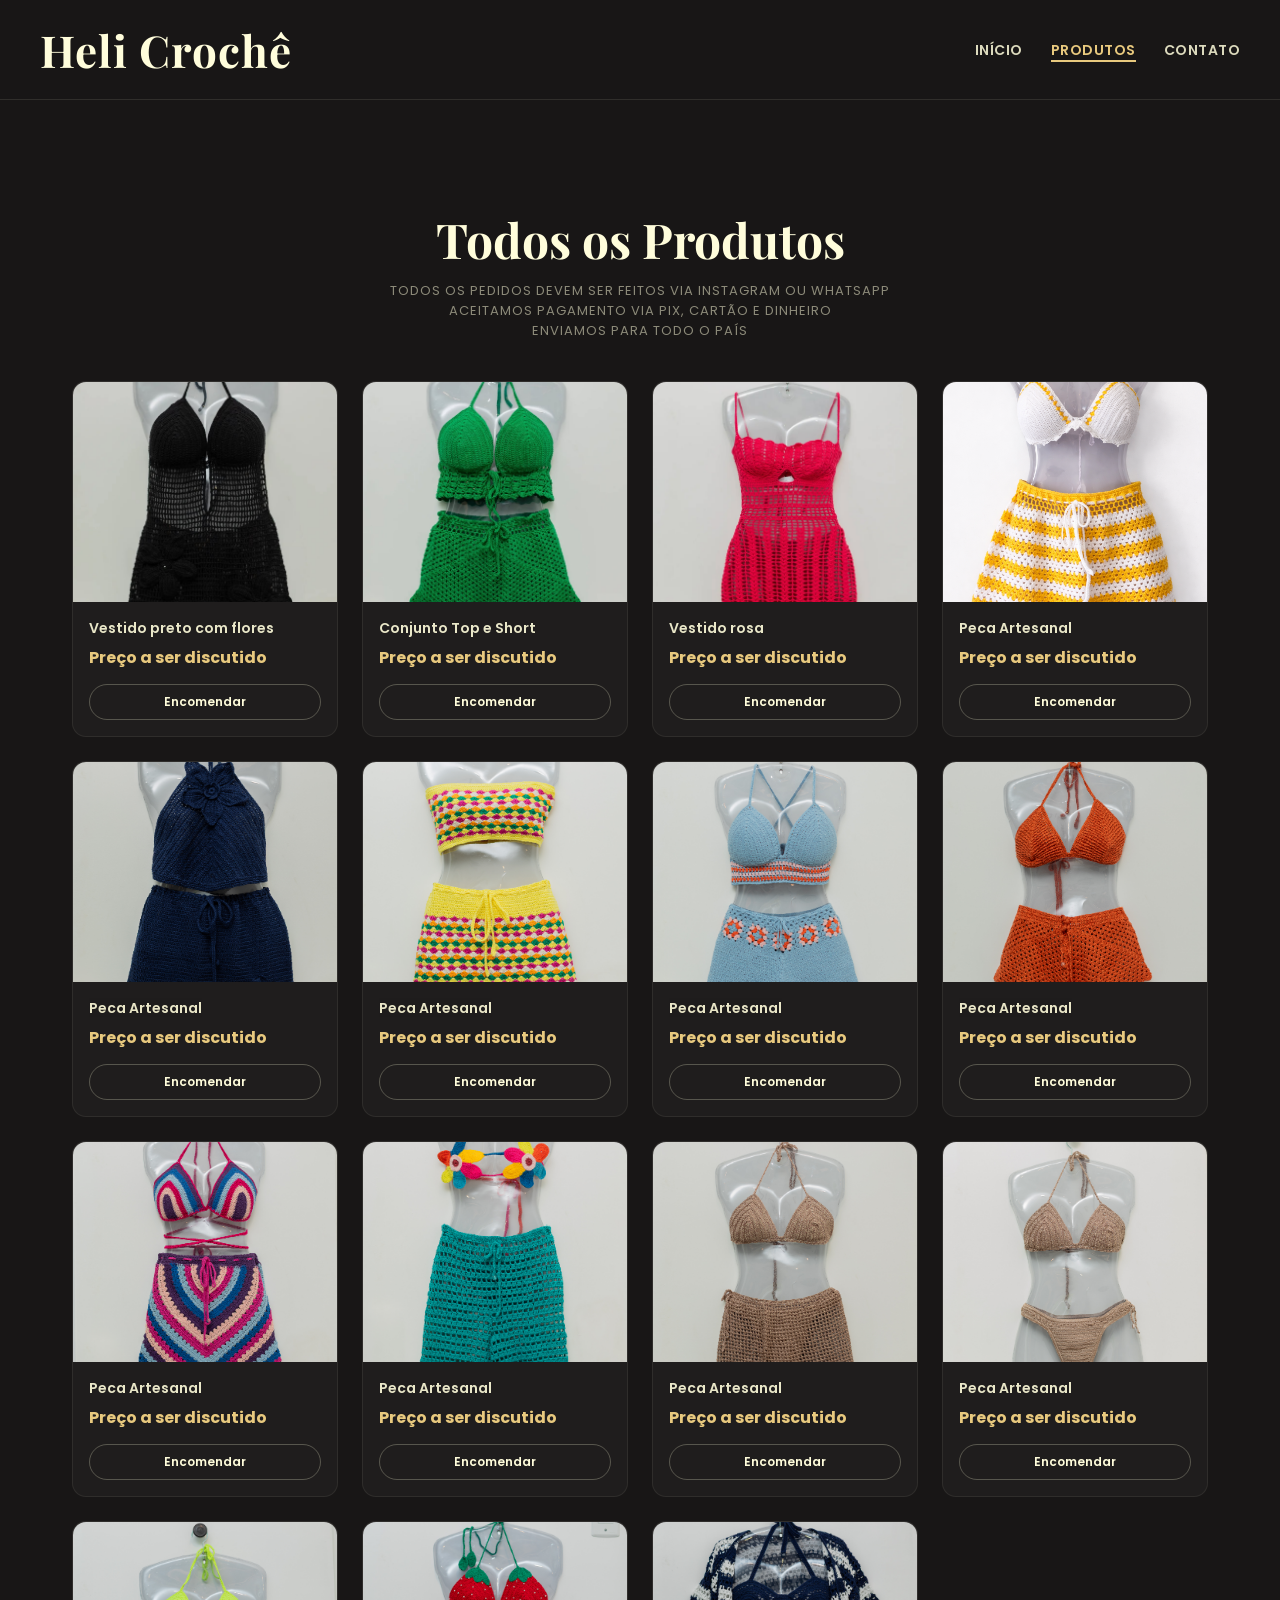
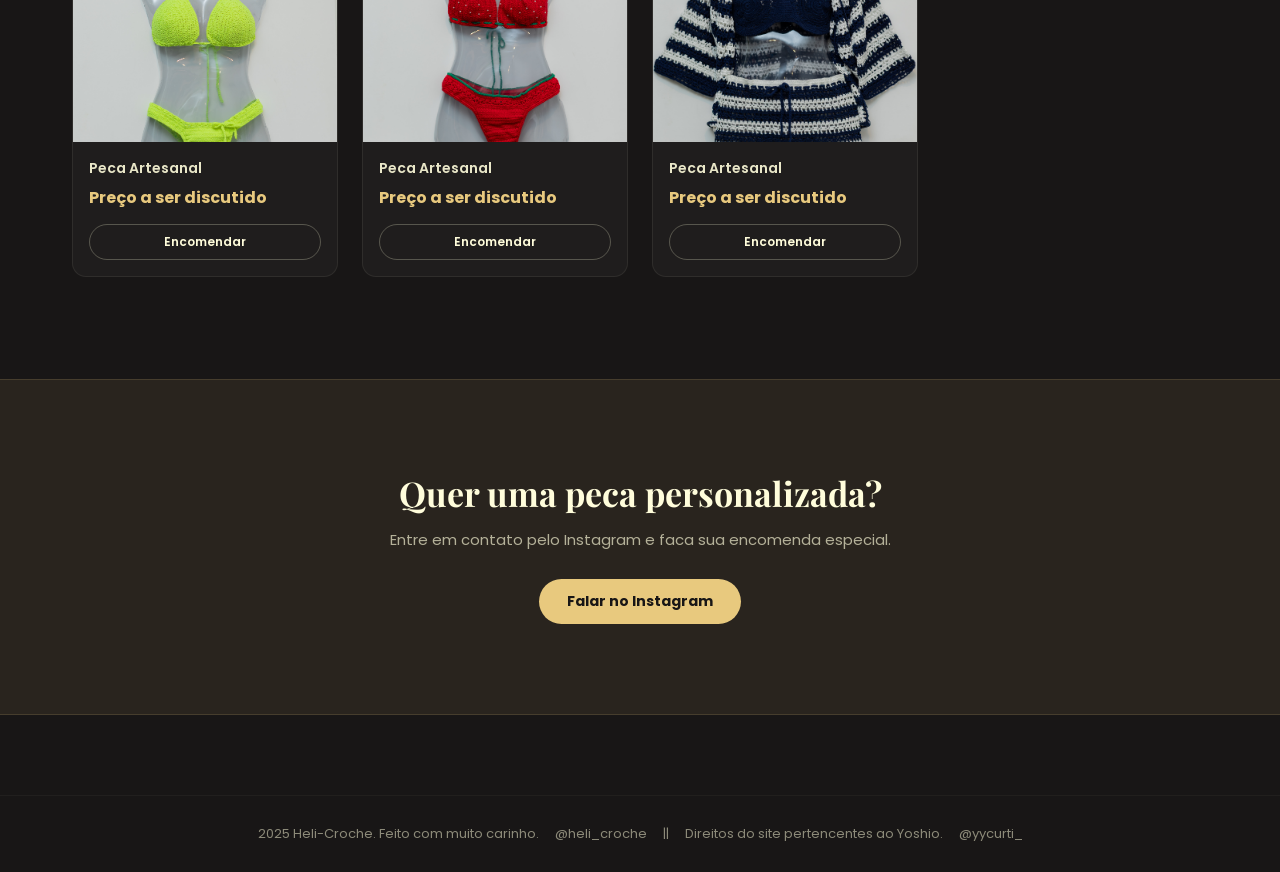
==== Produto.html @ 190e8a47 "funcional" ====
<!doctype html>
<html lang="pt-br">
  <head>
    <meta charset="UTF-8" />
    <meta name="viewport" content="width=device-width, initial-scale=1.0" />
    <title>Produtos - Heli Crochê</title>
    <link rel="stylesheet" href="Index.html" />
    <link rel="stylesheet" href="Produto.css"/>
    <link rel="stylesheet" href="Index.css" />
    <link
      href="https://fonts.googleapis.com/css2?family=Poppins:wght@400;600;700&family=Playfair+Display:ital,wght@0,600;1,400&display=swap"
      rel="stylesheet"
    />
  </head>
  <body>

    <div id="modal" class="modal" role="dialog" aria-modal="true" aria-label="Imagem do produto">
      <div class="modal-overlay" id="modal-overlay"></div>
      <div class="modal-content">
        <button class="modal-fechar" id="modal-fechar" aria-label="Fechar">&times;</button>
        <img src="" alt="" id="modal-img" />
        <p id="modal-nome"></p>
      </div>
    </div>

    <header>
      <h1 id="title">Heli Crochê</h1>
      <nav id="menu">
        <ul>
          <li><a href="index.html">Início</a></li>
          <li><a href="Produto.html" class="nav-ativo">Produtos</a></li>
          <li><a href="https://www.instagram.com/heli_croche/" target="_blank" rel="noopener">Contato</a></li>
        </ul>
      </nav>
    </header>

    <main>

      <section class="pagina-header">
        <h2 style="margin-top: 30px;">Todos os Produtos</h2>
        <p style="margin-top: 10px;">TODOS OS PEDIDOS DEVEM SER FEITOS VIA INSTAGRAM OU WHATSAPP</p>
        <p>ACEITAMOS PAGAMENTO VIA PIX, CARTÃO E DINHEIRO</p>
        <p style="margin-bottom: 20px;">ENVIAMOS PARA TODO O PAÍS</p>


      </section>

      <section class="Produtos" aria-label="Todos os produtos">
        <div class="produtos-grid">

          <article class="produto">
            <div class="produto-img-wrap" data-src="../img/produto1.jpg" data-nome="Vestido preto com flores">
              <img src="../img/produto1.jpg" alt="Vestido preto com flores" loading="lazy" />
            </div>
            <div class="produto-info">
              <p class="produto-nome">Vestido preto com flores</p>
              <p class="produto-preco">Preço a ser discutido</p>
              <a href="https://www.instagram.com/heli_croche/" target="_blank" rel="noopener" class="btn-encomendar">Encomendar</a>
            </div>
          </article>

          <article class="produto">
            <div class="produto-img-wrap" data-src="../img/produto2.jpg" data-nome="Conjunto Top e Short">
              <img src="../img/produto2.jpg" alt="Conjunto Top e Short" loading="lazy" />
            </div>
            <div class="produto-info">
              <p class="produto-nome">Conjunto Top e Short</p>
              <p class="produto-preco">Preço a ser discutido</p>
              <a href="https://www.instagram.com/heli_croche/" target="_blank" rel="noopener" class="btn-encomendar">Encomendar</a>
            </div>
          </article>

          <article class="produto">
            <div class="produto-img-wrap" data-src="../img/produto3.jpg" data-nome="Vestido rosa">
              <img src="../img/produto3.jpg" alt="Vestido rosa" loading="lazy" />
            </div>
            <div class="produto-info">
              <p class="produto-nome">Vestido rosa</p>
              <p class="produto-preco">Preço a ser discutido</p>
              <a href="https://www.instagram.com/heli_croche/" target="_blank" rel="noopener" class="btn-encomendar">Encomendar</a>
            </div>
          </article>

          <article class="produto">
            <div class="produto-img-wrap" data-src="../img/produto4.jpg" data-nome="Peca Artesanal">
              <img src="../img/produto4.jpg" alt="Peca Artesanal" loading="lazy" />
            </div>
            <div class="produto-info">
              <p class="produto-nome">Peca Artesanal</p>
              <p class="produto-preco">Preço a ser discutido</p>
              <a href="https://www.instagram.com/heli_croche/" target="_blank" rel="noopener" class="btn-encomendar">Encomendar</a>
            </div>
          </article>

          <article class="produto">
            <div class="produto-img-wrap" data-src="../img/produto5.jpg" data-nome="Peca Artesanal">
              <img src="../img/produto5.jpg" alt="Produto 5" loading="lazy" />
            </div>
            <div class="produto-info">
              <p class="produto-nome">Peca Artesanal</p>
              <p class="produto-preco">Preço a ser discutido</p>
              <a href="https://www.instagram.com/heli_croche/" target="_blank" rel="noopener" class="btn-encomendar">Encomendar</a>
            </div>
          </article>

          <article class="produto">
            <div class="produto-img-wrap" data-src="../img/produto6.jpg" data-nome="Peca Artesanal">
              <img src="../img/produto6.jpg" alt="Produto 6" loading="lazy" />
            </div>
            <div class="produto-info">
              <p class="produto-nome">Peca Artesanal</p>
              <p class="produto-preco">Preço a ser discutido</p>
              <a href="https://www.instagram.com/heli_croche/" target="_blank" rel="noopener" class="btn-encomendar">Encomendar</a>
            </div>
          </article>

          <article class="produto">
            <div class="produto-img-wrap" data-src="../img/produto7.jpg" data-nome="Peca Artesanal">
              <img src="../img/produto7.jpg" alt="Produto 7" loading="lazy" />
            </div>
            <div class="produto-info">
              <p class="produto-nome">Peca Artesanal</p>
              <p class="produto-preco">Preço a ser discutido</p>
              <a href="https://www.instagram.com/heli_croche/" target="_blank" rel="noopener" class="btn-encomendar">Encomendar</a>
            </div>
          </article>

          <article class="produto">
            <div class="produto-img-wrap" data-src="../img/produto8.jpg" data-nome="Peca Artesanal">
              <img src="../img/produto8.jpg" alt="Produto 8" loading="lazy" />
            </div>
            <div class="produto-info">
              <p class="produto-nome">Peca Artesanal</p>
              <p class="produto-preco">Preço a ser discutido</p>
              <a href="https://www.instagram.com/heli_croche/" target="_blank" rel="noopener" class="btn-encomendar">Encomendar</a>
            </div>
          </article>

          <article class="produto">
            <div class="produto-img-wrap" data-src="../img/produto9.jpg" data-nome="Peca Artesanal">
              <img src="../img/produto9.jpg" alt="Produto 9" loading="lazy" />
            </div>
            <div class="produto-info">
              <p class="produto-nome">Peca Artesanal</p>
              <p class="produto-preco">Preço a ser discutido</p>
              <a href="https://www.instagram.com/heli_croche/" target="_blank" rel="noopener" class="btn-encomendar">Encomendar</a>
            </div>
          </article>

          <article class="produto">
            <div class="produto-img-wrap" data-src="../img/produto10.jpg" data-nome="Peca Artesanal">
              <img src="../img/produto10.jpg" alt="Produto 10" loading="lazy" />
            </div>
            <div class="produto-info">
              <p class="produto-nome">Peca Artesanal</p>
              <p class="produto-preco">Preço a ser discutido</p>
              <a href="https://www.instagram.com/heli_croche/" target="_blank" rel="noopener" class="btn-encomendar">Encomendar</a>
            </div>
          </article>

          <article class="produto">
            <div class="produto-img-wrap" data-src="../img/produto11.jpg" data-nome="Peca Artesanal">
              <img src="../img/produto11.jpg" alt="Produto 11" loading="lazy" />
            </div>
            <div class="produto-info">
              <p class="produto-nome">Peca Artesanal</p>
              <p class="produto-preco">Preço a ser discutido</p>
              <a href="https://www.instagram.com/heli_croche/" target="_blank" rel="noopener" class="btn-encomendar">Encomendar</a>
            </div>
          </article>

          <article class="produto">
            <div class="produto-img-wrap" data-src="../img/produto12.jpg" data-nome="Peca Artesanal">
              <img src="../img/produto12.jpg" alt="Produto 12" loading="lazy" />
            </div>
            <div class="produto-info">
              <p class="produto-nome">Peca Artesanal</p>
              <p class="produto-preco">Preço a ser discutido</p>
              <a href="https://www.instagram.com/heli_croche/" target="_blank" rel="noopener" class="btn-encomendar">Encomendar</a>
            </div>
          </article>

          <article class="produto">
            <div class="produto-img-wrap" data-src="../img/produto13.jpg" data-nome="Peca Artesanal">
              <img src="../img/produto13.jpg" alt="Produto 13" loading="lazy" />
            </div>
            <div class="produto-info">
              <p class="produto-nome">Peca Artesanal</p>
              <p class="produto-preco">Preço a ser discutido</p>
              <a href="https://www.instagram.com/heli_croche/" target="_blank" rel="noopener" class="btn-encomendar">Encomendar</a>
            </div>
          </article>

          <article class="produto">
            <div class="produto-img-wrap" data-src="../img/produto14.jpg" data-nome="Peca Artesanal">
              <img src="../img/produto14.jpg" alt="Produto 14" loading="lazy" />
            </div>
            <div class="produto-info">
              <p class="produto-nome">Peca Artesanal</p>
              <p class="produto-preco">Preço a ser discutido</p>
              <a href="https://www.instagram.com/heli_croche/" target="_blank" rel="noopener" class="btn-encomendar">Encomendar</a>
            </div>
          </article>

            <article class="produto">
            <div class="produto-img-wrap" data-src="../img/produto14.jpg" data-nome="Peca Artesanal">
              <img src="../img/produto15.jpg" alt="Produto 14" loading="lazy" />
            </div>
            <div class="produto-info">
              <p class="produto-nome">Peca Artesanal</p>
              <p class="produto-preco">Preço a ser discutido</p>
              <a href="https://www.instagram.com/heli_croche/" target="_blank" rel="noopener" class="btn-encomendar">Encomendar</a>
            </div>
          </article>

        </div>
      </section>

      <section class="banner-cta" aria-label="Chamada para acao">
        <h2>Quer uma peca personalizada?</h2>
        <p>Entre em contato pelo Instagram e faca sua encomenda especial.</p>
        <a href="https://www.instagram.com/heli_croche/" target="_blank" rel="noopener" class="btn-primario">Falar no Instagram</a>
      </section>

    </main>

    <footer>
      <p>2025 Heli-Croche. Feito com muito carinho.</p>
      <a href="https://www.instagram.com/heli_croche/" target="_blank" rel="noopener">@heli_croche</a>
      <p>||</p>
      <p>Direitos do site pertencentes ao Yoshio.</p>
      <a href="https://www.instagram.com/yycurti_/" target="_blank" rel="noopener">@yycurti_</a>
    </footer>

    <script>
      const modal = document.getElementById('modal');
      const modalImg = document.getElementById('modal-img');
      const modalNome = document.getElementById('modal-nome');
      const modalFechar = document.getElementById('modal-fechar');
      const modalOverlay = document.getElementById('modal-overlay');

      document.querySelectorAll('.produto-img-wrap').forEach(function(wrap) {
        wrap.addEventListener('click', function() {
          modalImg.src = wrap.dataset.src;
          modalImg.alt = wrap.dataset.nome;
          modalNome.textContent = wrap.dataset.nome;
          modal.classList.add('ativo');
          document.body.style.overflow = 'hidden';
        });
      });

      function fecharModal() {
        modal.classList.remove('ativo');
        document.body.style.overflow = '';
      }

      modalFechar.addEventListener('click', fecharModal);
      modalOverlay.addEventListener('click', fecharModal);

      document.addEventListener('keydown', function(e) {
        if (e.key === 'Escape') fecharModal();
      });
    </script>

  </body>
</html>
---- Produto.css ----
.pagina-header {
  padding: clamp(40px, 6vw, 80px) 32px 0;
  margin-bottom: 40px;
}

.pagina-header h2 {
  font-family: "Playfair Display", serif;
  font-size: clamp(28px, 5vw, 48px);
  margin-bottom: 10px;
}

.pagina-header p {
  font-size: 13px;
  opacity: 0.5;
  letter-spacing: 1px;
}

.nav-ativo {
  border-bottom: 2px solid #e8c97e;
  color: #e8c97e !important;
  opacity: 1 !important;
}
---- Index.css ----
* {
  margin: 0;
  padding: 0;
  box-sizing: border-box;
}

body {
  font-family: "Poppins", sans-serif;
  background-color: #181616;
  color: #fffddb;
  text-align: center;
}

.modal {
  display: none;
  position: fixed;
  inset: 0;
  z-index: 1000;
  align-items: center;
  justify-content: center;
}

.modal.ativo {
  display: flex;
}

.modal-overlay {
  position: absolute;
  inset: 0;
  background: rgba(0, 0, 0, 0.85);
}

.modal-content {
  position: relative;
  z-index: 1;
  display: flex;
  flex-direction: column;
  align-items: center;
  gap: 14px;
  max-width: 90vw;
  max-height: 90vh;
}

.modal-content img {
  max-width: 100%;
  max-height: 75vh;
  border-radius: 12px;
  object-fit: contain;
  box-shadow: 0 24px 60px rgba(0, 0, 0, 0.6);
}

.modal-content p {
  font-family: "Playfair Display", serif;
  font-size: 18px;
  color: #fffddb;
  opacity: 0.85;
}

.modal-fechar {
  position: absolute;
  top: -40px;
  right: 0;
  background: transparent;
  border: none;
  color: #fffddb;
  font-size: 32px;
  cursor: pointer;
  line-height: 1;
  opacity: 0.7;
  transition: opacity 0.2s;
}

.modal-fechar:hover {
  opacity: 1;
}

header {
  display: flex;
  justify-content: space-between;
  align-items: center;
  padding: 20px 40px;
  flex-wrap: wrap;
  gap: 12px;
  border-bottom: 1px solid rgba(255, 253, 219, 0.1);
}

#title {
  font-family: "Playfair Display", serif;
  font-size: clamp(26px, 4vw, 44px);
  letter-spacing: 1px;
}

#menu ul {
  display: flex;
  list-style: none;
  gap: 28px;
  flex-wrap: wrap;
  justify-content: center;
}

#menu a {
  color: #fffddb;
  text-decoration: none;
  font-weight: 600;
  font-size: 14px;
  letter-spacing: 0.5px;
  text-transform: uppercase;
  opacity: 0.85;
  transition: opacity 0.2s;
}

#menu a:hover {
  opacity: 1;
}

.Sinopse {
  display: flex;
  align-items: center;
  gap: 60px;
  max-width: 1100px;
  margin: clamp(50px, 8vw, 100px) auto;
  padding: 0 32px;
  flex-wrap: wrap;
  text-align: left;
}

#Imagem1 {
  flex: 1 1 300px;
  width: 100%;
  max-width: 480px;
  height: 420px;
  object-fit: cover;
  border-radius: 16px;
  box-shadow: 0 12px 40px rgba(0, 0, 0, 0.5);
}

.sinopse-texto {
  flex: 1 1 280px;
  display: flex;
  flex-direction: column;
  gap: 16px;
}

.tag-artesanal {
  font-size: 12px;
  font-weight: 600;
  letter-spacing: 2px;
  text-transform: uppercase;
  color: #e8c97e;
  opacity: 0.9;
}

.sinopse-texto h2 {
  font-family: "Playfair Display", serif;
  font-size: clamp(26px, 4vw, 42px);
  line-height: 1.25;
  font-weight: 600;
}

.sinopse-texto h2 em {
  font-style: italic;
  color: #e8c97e;
}

.sinopse-texto p {
  font-size: clamp(14px, 1.8vw, 16px);
  line-height: 1.75;
  opacity: 0.8;
}

.sinopse-botoes {
  display: flex;
  gap: 14px;
  flex-wrap: wrap;
  margin-top: 8px;
}

.btn-primario {
  display: inline-block;
  background: #e8c97e;
  color: #181616;
  font-weight: 700;
  font-size: 14px;
  padding: 12px 28px;
  border-radius: 50px;
  text-decoration: none;
  transition: background 0.2s, transform 0.2s;
}

.btn-primario:hover {
  background: #f5d98a;
  transform: translateY(-2px);
}

.btn-secundario {
  display: inline-block;
  border: 1.5px solid rgba(255, 253, 219, 0.4);
  color: #fffddb;
  font-weight: 600;
  font-size: 14px;
  padding: 12px 28px;
  border-radius: 50px;
  text-decoration: none;
  transition: border-color 0.2s, transform 0.2s;
}

.btn-secundario:hover {
  border-color: #fffddb;
  transform: translateY(-2px);
}

.diferenciais {
  display: flex;
  justify-content: center;
  gap: 24px;
  flex-wrap: wrap;
  max-width: 900px;
  margin: 0 auto clamp(50px, 8vw, 100px);
  padding: 0 32px;
}

.diferencial {
  flex: 1 1 200px;
  background: rgba(255, 253, 219, 0.05);
  border: 1px solid rgba(255, 253, 219, 0.1);
  border-radius: 16px;
  padding: 28px 20px;
  transition: background 0.2s;
}

.diferencial:hover {
  background: rgba(255, 253, 219, 0.08);
}

.diferencial h3 {
  font-size: 15px;
  font-weight: 700;
  margin-bottom: 6px;
}

.diferencial p {
  font-size: 13px;
  opacity: 0.65;
  line-height: 1.5;
}

.Produtos {
  max-width: 1200px;
  margin: 0 auto clamp(60px, 8vw, 120px);
  padding: 0 32px;
}

.produtos-header {
  margin-bottom: 40px;
}

.Produtos h2 {
  font-family: "Playfair Display", serif;
  font-size: clamp(26px, 4vw, 38px);
  margin-bottom: 8px;
}

.produtos-subtitulo {
  font-size: 14px;
  opacity: 0.5;
  letter-spacing: 1px;
}

.produtos-grid {
  display: grid;
  grid-template-columns: repeat(auto-fill, minmax(230px, 1fr));
  gap: 24px;
  margin-bottom: 40px;
}

.produto {
  background: #1f1d1d;
  border-radius: 14px;
  overflow: hidden;
  text-align: left;
  border: 1px solid rgba(255, 253, 219, 0.07);
  transition: transform 0.25s, box-shadow 0.25s;
}

.produto:hover {
  transform: translateY(-6px);
  box-shadow: 0 16px 40px rgba(0, 0, 0, 0.4);
}

.produto-img-wrap {
  position: relative;
  cursor: zoom-in;
}

.produto-img-wrap::after {
  content: "Ver foto";
  position: absolute;
  inset: 0;
  background: rgba(0, 0, 0, 0.45);
  color: #fffddb;
  font-size: 13px;
  font-weight: 600;
  letter-spacing: 1px;
  display: flex;
  align-items: center;
  justify-content: center;
  opacity: 0;
  transition: opacity 0.2s;
}

.produto-img-wrap:hover::after {
  opacity: 1;
}

.produto img {
  width: 100%;
  height: 220px;
  object-fit: cover;
  display: block;
}

.produto-info {
  padding: 16px;
  display: flex;
  flex-direction: column;
  gap: 6px;
}

.produto-nome {
  font-size: 14px;
  font-weight: 600;
  opacity: 0.9;
}

.produto-preco {
  font-size: 16px;
  font-weight: 700;
  color: #e8c97e;
}

.btn-encomendar {
  display: inline-block;
  margin-top: 8px;
  background: transparent;
  border: 1px solid rgba(255, 253, 219, 0.25);
  color: #fffddb;
  font-size: 12px;
  font-weight: 600;
  padding: 8px 16px;
  border-radius: 50px;
  text-decoration: none;
  text-align: center;
  transition: background 0.2s, border-color 0.2s;
}

.btn-encomendar:hover {
  background: rgba(255, 253, 219, 0.1);
  border-color: rgba(255, 253, 219, 0.5);
}

#vermais {
  display: inline-block;
  color: #fffddb;
  text-decoration: none;
  font-weight: 600;
  font-size: 15px;
  border-bottom: 1.5px solid rgba(255, 253, 219, 0.3);
  padding-bottom: 2px;
  transition: border-color 0.2s;
}

#vermais:hover {
  border-color: #fffddb;
}

.banner-cta {
  background: rgba(232, 201, 126, 0.08);
  border-top: 1px solid rgba(232, 201, 126, 0.15);
  border-bottom: 1px solid rgba(232, 201, 126, 0.15);
  padding: clamp(50px, 8vw, 90px) 32px;
  margin-bottom: clamp(50px, 8vw, 80px);
}

.banner-cta h2 {
  font-family: "Playfair Display", serif;
  font-size: clamp(22px, 3.5vw, 34px);
  margin-bottom: 12px;
}

.banner-cta p {
  font-size: 15px;
  opacity: 0.65;
  margin-bottom: 28px;
}

footer {
  padding: 28px 32px;
  border-top: 1px solid rgba(255, 253, 219, 0.08);
  display: flex;
  justify-content: center;
  align-items: center;
  flex-wrap: wrap;
  gap: 16px;
  font-size: 13px;
  opacity: 0.5;
}

footer a {
  color: #fffddb;
  text-decoration: none;
}

footer a:hover {
  opacity: 1;
  text-decoration: underline;
}

@media (max-width: 768px) {
  header {
    flex-direction: column;
    text-align: center;
    padding: 20px;
  }

  .Sinopse {
    flex-direction: column;
    text-align: center;
    gap: 32px;
  }

  .sinopse-texto {
    align-items: center;
    text-align: center;
  }

  #Imagem1 {
    max-width: 100%;
    height: 300px;
  }

  .sinopse-botoes {
    justify-content: center;
  }
}

@media (max-width: 480px) {
  body {
    font-size: 15px;
  }

  .produtos-grid {
    grid-template-columns: 1fr;
  }

  .produto img {
    height: 200px;
  }
}
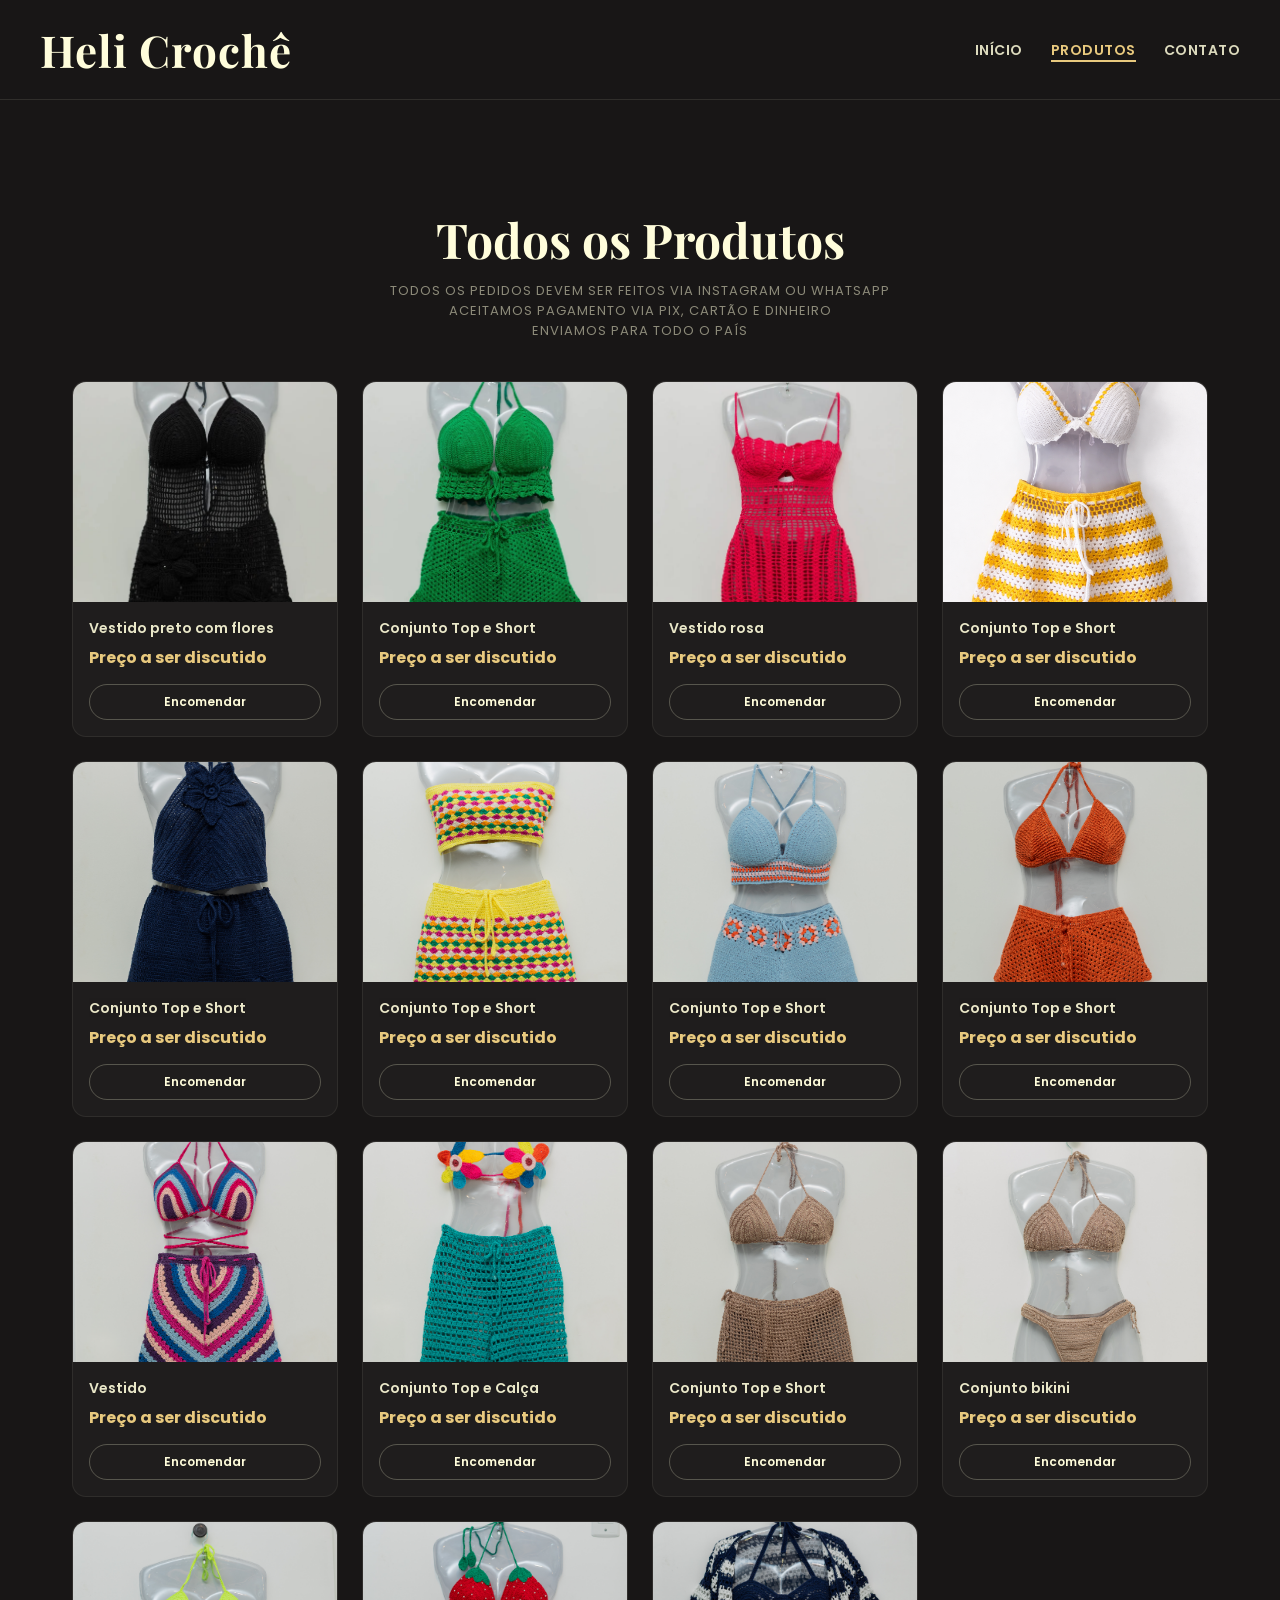
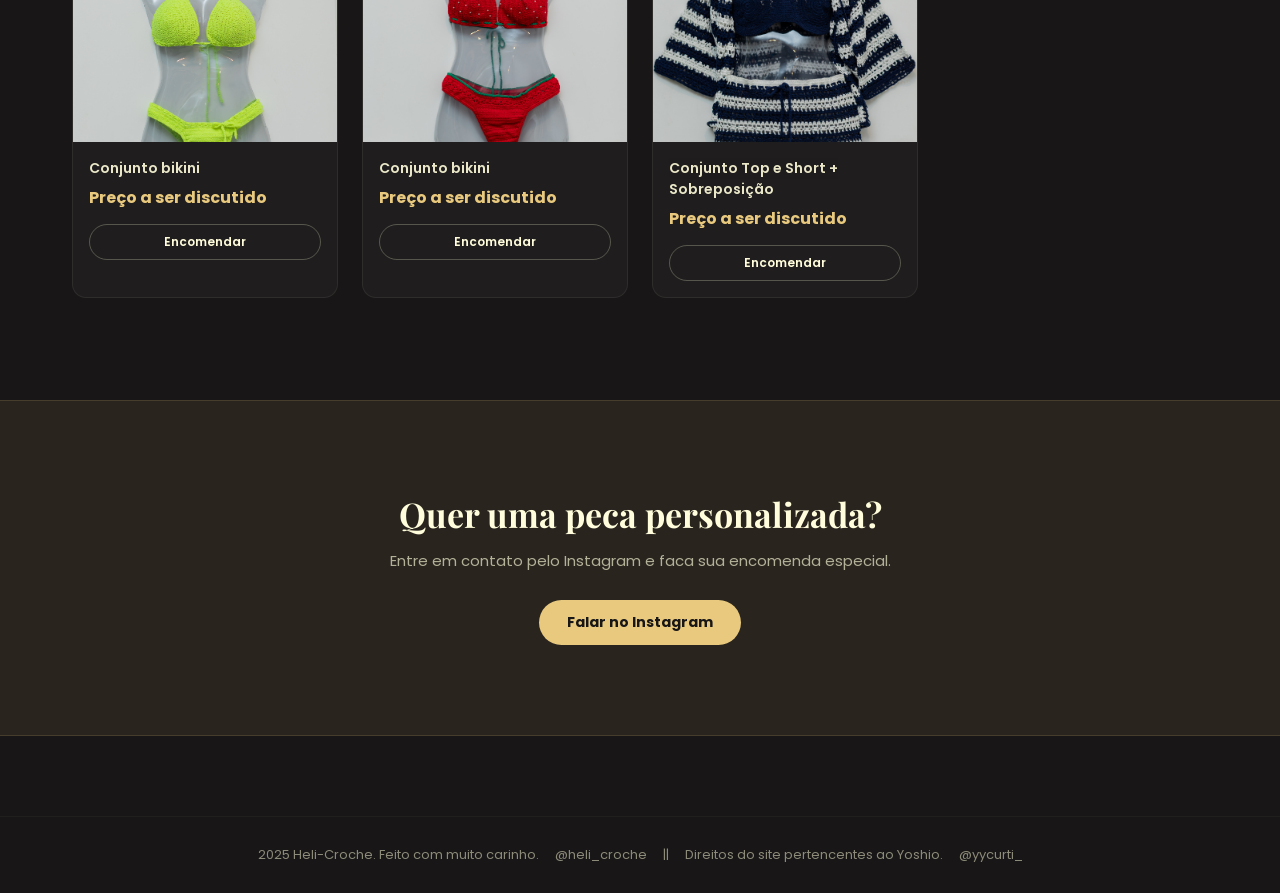
==== commit 413116bb: "ultimoCommit" ====
--- a/Produto.html
+++ b/Produto.html
@@ -4,7 +4,7 @@
     <meta charset="UTF-8" />
     <meta name="viewport" content="width=device-width, initial-scale=1.0" />
     <title>Produtos - Heli Crochê</title>
-    <link rel="stylesheet" href="Index.html" />
+    <link rel="stylesheet" href="index.html" />
     <link rel="stylesheet" href="Produto.css"/>
     <link rel="stylesheet" href="Index.css" />
     <link
@@ -49,8 +49,8 @@
         <div class="produtos-grid">
 
           <article class="produto">
-            <div class="produto-img-wrap" data-src="../img/produto1.jpg" data-nome="Vestido preto com flores">
-              <img src="../img/produto1.jpg" alt="Vestido preto com flores" loading="lazy" />
+            <div class="produto-img-wrap" data-src="./img/produto1.jpg" data-nome="Vestido preto com flores">
+              <img src="./img/produto1.jpg" alt="Vestido preto com flores" loading="lazy" />
             </div>
             <div class="produto-info">
               <p class="produto-nome">Vestido preto com flores</p>
@@ -60,19 +60,19 @@
           </article>
 
           <article class="produto">
-            <div class="produto-img-wrap" data-src="../img/produto2.jpg" data-nome="Conjunto Top e Short">
-              <img src="../img/produto2.jpg" alt="Conjunto Top e Short" loading="lazy" />
-            </div>
-            <div class="produto-info">
-              <p class="produto-nome">Conjunto Top e Short</p>
-              <p class="produto-preco">Preço a ser discutido</p>
-              <a href="https://www.instagram.com/heli_croche/" target="_blank" rel="noopener" class="btn-encomendar">Encomendar</a>
-            </div>
-          </article>
-
-          <article class="produto">
-            <div class="produto-img-wrap" data-src="../img/produto3.jpg" data-nome="Vestido rosa">
-              <img src="../img/produto3.jpg" alt="Vestido rosa" loading="lazy" />
+            <div class="produto-img-wrap" data-src="./img/produto2.jpg" data-nome="Conjunto Top e Short">
+              <img src="./img/produto2.jpg" alt="Conjunto Top e Short" loading="lazy" />
+            </div>
+            <div class="produto-info">
+              <p class="produto-nome">Conjunto Top e Short</p>
+              <p class="produto-preco">Preço a ser discutido</p>
+              <a href="https://www.instagram.com/heli_croche/" target="_blank" rel="noopener" class="btn-encomendar">Encomendar</a>
+            </div>
+          </article>
+
+          <article class="produto">
+            <div class="produto-img-wrap" data-src="./img/produto3.jpg" data-nome="Vestido rosa">
+              <img src="./img/produto3.jpg" alt="Vestido rosa" loading="lazy" />
             </div>
             <div class="produto-info">
               <p class="produto-nome">Vestido rosa</p>
@@ -82,132 +82,132 @@
           </article>
 
           <article class="produto">
-            <div class="produto-img-wrap" data-src="../img/produto4.jpg" data-nome="Peca Artesanal">
-              <img src="../img/produto4.jpg" alt="Peca Artesanal" loading="lazy" />
-            </div>
-            <div class="produto-info">
-              <p class="produto-nome">Peca Artesanal</p>
-              <p class="produto-preco">Preço a ser discutido</p>
-              <a href="https://www.instagram.com/heli_croche/" target="_blank" rel="noopener" class="btn-encomendar">Encomendar</a>
-            </div>
-          </article>
-
-          <article class="produto">
-            <div class="produto-img-wrap" data-src="../img/produto5.jpg" data-nome="Peca Artesanal">
-              <img src="../img/produto5.jpg" alt="Produto 5" loading="lazy" />
-            </div>
-            <div class="produto-info">
-              <p class="produto-nome">Peca Artesanal</p>
-              <p class="produto-preco">Preço a ser discutido</p>
-              <a href="https://www.instagram.com/heli_croche/" target="_blank" rel="noopener" class="btn-encomendar">Encomendar</a>
-            </div>
-          </article>
-
-          <article class="produto">
-            <div class="produto-img-wrap" data-src="../img/produto6.jpg" data-nome="Peca Artesanal">
-              <img src="../img/produto6.jpg" alt="Produto 6" loading="lazy" />
-            </div>
-            <div class="produto-info">
-              <p class="produto-nome">Peca Artesanal</p>
-              <p class="produto-preco">Preço a ser discutido</p>
-              <a href="https://www.instagram.com/heli_croche/" target="_blank" rel="noopener" class="btn-encomendar">Encomendar</a>
-            </div>
-          </article>
-
-          <article class="produto">
-            <div class="produto-img-wrap" data-src="../img/produto7.jpg" data-nome="Peca Artesanal">
-              <img src="../img/produto7.jpg" alt="Produto 7" loading="lazy" />
-            </div>
-            <div class="produto-info">
-              <p class="produto-nome">Peca Artesanal</p>
-              <p class="produto-preco">Preço a ser discutido</p>
-              <a href="https://www.instagram.com/heli_croche/" target="_blank" rel="noopener" class="btn-encomendar">Encomendar</a>
-            </div>
-          </article>
-
-          <article class="produto">
-            <div class="produto-img-wrap" data-src="../img/produto8.jpg" data-nome="Peca Artesanal">
-              <img src="../img/produto8.jpg" alt="Produto 8" loading="lazy" />
-            </div>
-            <div class="produto-info">
-              <p class="produto-nome">Peca Artesanal</p>
-              <p class="produto-preco">Preço a ser discutido</p>
-              <a href="https://www.instagram.com/heli_croche/" target="_blank" rel="noopener" class="btn-encomendar">Encomendar</a>
-            </div>
-          </article>
-
-          <article class="produto">
-            <div class="produto-img-wrap" data-src="../img/produto9.jpg" data-nome="Peca Artesanal">
-              <img src="../img/produto9.jpg" alt="Produto 9" loading="lazy" />
-            </div>
-            <div class="produto-info">
-              <p class="produto-nome">Peca Artesanal</p>
-              <p class="produto-preco">Preço a ser discutido</p>
-              <a href="https://www.instagram.com/heli_croche/" target="_blank" rel="noopener" class="btn-encomendar">Encomendar</a>
-            </div>
-          </article>
-
-          <article class="produto">
-            <div class="produto-img-wrap" data-src="../img/produto10.jpg" data-nome="Peca Artesanal">
-              <img src="../img/produto10.jpg" alt="Produto 10" loading="lazy" />
-            </div>
-            <div class="produto-info">
-              <p class="produto-nome">Peca Artesanal</p>
-              <p class="produto-preco">Preço a ser discutido</p>
-              <a href="https://www.instagram.com/heli_croche/" target="_blank" rel="noopener" class="btn-encomendar">Encomendar</a>
-            </div>
-          </article>
-
-          <article class="produto">
-            <div class="produto-img-wrap" data-src="../img/produto11.jpg" data-nome="Peca Artesanal">
-              <img src="../img/produto11.jpg" alt="Produto 11" loading="lazy" />
-            </div>
-            <div class="produto-info">
-              <p class="produto-nome">Peca Artesanal</p>
-              <p class="produto-preco">Preço a ser discutido</p>
-              <a href="https://www.instagram.com/heli_croche/" target="_blank" rel="noopener" class="btn-encomendar">Encomendar</a>
-            </div>
-          </article>
-
-          <article class="produto">
-            <div class="produto-img-wrap" data-src="../img/produto12.jpg" data-nome="Peca Artesanal">
-              <img src="../img/produto12.jpg" alt="Produto 12" loading="lazy" />
-            </div>
-            <div class="produto-info">
-              <p class="produto-nome">Peca Artesanal</p>
-              <p class="produto-preco">Preço a ser discutido</p>
-              <a href="https://www.instagram.com/heli_croche/" target="_blank" rel="noopener" class="btn-encomendar">Encomendar</a>
-            </div>
-          </article>
-
-          <article class="produto">
-            <div class="produto-img-wrap" data-src="../img/produto13.jpg" data-nome="Peca Artesanal">
-              <img src="../img/produto13.jpg" alt="Produto 13" loading="lazy" />
-            </div>
-            <div class="produto-info">
-              <p class="produto-nome">Peca Artesanal</p>
-              <p class="produto-preco">Preço a ser discutido</p>
-              <a href="https://www.instagram.com/heli_croche/" target="_blank" rel="noopener" class="btn-encomendar">Encomendar</a>
-            </div>
-          </article>
-
-          <article class="produto">
-            <div class="produto-img-wrap" data-src="../img/produto14.jpg" data-nome="Peca Artesanal">
-              <img src="../img/produto14.jpg" alt="Produto 14" loading="lazy" />
-            </div>
-            <div class="produto-info">
-              <p class="produto-nome">Peca Artesanal</p>
+            <div class="produto-img-wrap" data-src="./img/produto4.jpg" data-nome="Peca Artesanal">
+              <img src="./img/produto4.jpg" alt="Peca Artesanal" loading="lazy" />
+            </div>
+            <div class="produto-info">
+              <p class="produto-nome">Conjunto Top e Short</p>
+              <p class="produto-preco">Preço a ser discutido</p>
+              <a href="https://www.instagram.com/heli_croche/" target="_blank" rel="noopener" class="btn-encomendar">Encomendar</a>
+            </div>
+          </article>
+
+          <article class="produto">
+            <div class="produto-img-wrap" data-src="./img/produto5.jpg" data-nome="Peca Artesanal">
+              <img src="./img/produto5.jpg" alt="Produto 5" loading="lazy" />
+            </div>
+            <div class="produto-info">
+              <p class="produto-nome">Conjunto Top e Short</p>
+              <p class="produto-preco">Preço a ser discutido</p>
+              <a href="https://www.instagram.com/heli_croche/" target="_blank" rel="noopener" class="btn-encomendar">Encomendar</a>
+            </div>
+          </article>
+
+          <article class="produto">
+            <div class="produto-img-wrap" data-src="./img/produto6.jpg" data-nome="Peca Artesanal">
+              <img src="./img/produto6.jpg" alt="Produto 6" loading="lazy" />
+            </div>
+            <div class="produto-info">
+              <p class="produto-nome">Conjunto Top e Short</p>
+              <p class="produto-preco">Preço a ser discutido</p>
+              <a href="https://www.instagram.com/heli_croche/" target="_blank" rel="noopener" class="btn-encomendar">Encomendar</a>
+            </div>
+          </article>
+
+          <article class="produto">
+            <div class="produto-img-wrap" data-src="./img/produto7.jpg" data-nome="Peca Artesanal">
+              <img src="./img/produto7.jpg" alt="Produto 7" loading="lazy" />
+            </div>
+            <div class="produto-info">
+              <p class="produto-nome">Conjunto Top e Short</p>
+              <p class="produto-preco">Preço a ser discutido</p>
+              <a href="https://www.instagram.com/heli_croche/" target="_blank" rel="noopener" class="btn-encomendar">Encomendar</a>
+            </div>
+          </article>
+
+          <article class="produto">
+            <div class="produto-img-wrap" data-src="./img/produto8.jpg" data-nome="Peca Artesanal">
+              <img src="./img/produto8.jpg" alt="Produto 8" loading="lazy" />
+            </div>
+            <div class="produto-info">
+              <p class="produto-nome">Conjunto Top e Short</p>
+              <p class="produto-preco">Preço a ser discutido</p>
+              <a href="https://www.instagram.com/heli_croche/" target="_blank" rel="noopener" class="btn-encomendar">Encomendar</a>
+            </div>
+          </article>
+
+          <article class="produto">
+            <div class="produto-img-wrap" data-src="./img/produto9.jpg" data-nome="Peca Artesanal">
+              <img src="./img/produto9.jpg" alt="Produto 9" loading="lazy" />
+            </div>
+            <div class="produto-info">
+              <p class="produto-nome">Vestido</p>
+              <p class="produto-preco">Preço a ser discutido</p>
+              <a href="https://www.instagram.com/heli_croche/" target="_blank" rel="noopener" class="btn-encomendar">Encomendar</a>
+            </div>
+          </article>
+
+          <article class="produto">
+            <div class="produto-img-wrap" data-src="./img/produto10.jpg" data-nome="Peca Artesanal">
+              <img src="./img/produto10.jpg" alt="Produto 10" loading="lazy" />
+            </div>
+            <div class="produto-info">
+              <p class="produto-nome">Conjunto Top e Calça</p>
+              <p class="produto-preco">Preço a ser discutido</p>
+              <a href="https://www.instagram.com/heli_croche/" target="_blank" rel="noopener" class="btn-encomendar">Encomendar</a>
+            </div>
+          </article>
+
+          <article class="produto">
+            <div class="produto-img-wrap" data-src="./img/produto11.jpg" data-nome="Peca Artesanal">
+              <img src="./img/produto11.jpg" alt="Produto 11" loading="lazy" />
+            </div>
+            <div class="produto-info">
+              <p class="produto-nome">Conjunto Top e Short</p>
+              <p class="produto-preco">Preço a ser discutido</p>
+              <a href="https://www.instagram.com/heli_croche/" target="_blank" rel="noopener" class="btn-encomendar">Encomendar</a>
+            </div>
+          </article>
+
+          <article class="produto">
+            <div class="produto-img-wrap" data-src="./img/produto12.jpg" data-nome="Peca Artesanal">
+              <img src="./img/produto12.jpg" alt="Produto 12" loading="lazy" />
+            </div>
+            <div class="produto-info">
+              <p class="produto-nome">Conjunto bikini</p>
+              <p class="produto-preco">Preço a ser discutido</p>
+              <a href="https://www.instagram.com/heli_croche/" target="_blank" rel="noopener" class="btn-encomendar">Encomendar</a>
+            </div>
+          </article>
+
+          <article class="produto">
+            <div class="produto-img-wrap" data-src="./img/produto13.jpg" data-nome="Peca Artesanal">
+              <img src="./img/produto13.jpg" alt="Produto 13" loading="lazy" />
+            </div>
+            <div class="produto-info">
+              <p class="produto-nome">Conjunto bikini</p>
+              <p class="produto-preco">Preço a ser discutido</p>
+              <a href="https://www.instagram.com/heli_croche/" target="_blank" rel="noopener" class="btn-encomendar">Encomendar</a>
+            </div>
+          </article>
+
+          <article class="produto">
+            <div class="produto-img-wrap" data-src="./img/produto14.jpg" data-nome="Peca Artesanal">
+              <img src="./img/produto14.jpg" alt="Produto 14" loading="lazy" />
+            </div>
+            <div class="produto-info">
+              <p class="produto-nome">Conjunto bikini</p>
               <p class="produto-preco">Preço a ser discutido</p>
               <a href="https://www.instagram.com/heli_croche/" target="_blank" rel="noopener" class="btn-encomendar">Encomendar</a>
             </div>
           </article>
 
             <article class="produto">
-            <div class="produto-img-wrap" data-src="../img/produto14.jpg" data-nome="Peca Artesanal">
-              <img src="../img/produto15.jpg" alt="Produto 14" loading="lazy" />
-            </div>
-            <div class="produto-info">
-              <p class="produto-nome">Peca Artesanal</p>
+            <div class="produto-img-wrap" data-src="./img/produto15.jpg" data-nome="Peca Artesanal">
+              <img src="./img/produto15.jpg" alt="Produto 15" loading="lazy" />
+            </div>
+            <div class="produto-info">
+              <p class="produto-nome">Conjunto Top e Short + Sobreposição</p>
               <p class="produto-preco">Preço a ser discutido</p>
               <a href="https://www.instagram.com/heli_croche/" target="_blank" rel="noopener" class="btn-encomendar">Encomendar</a>
             </div>
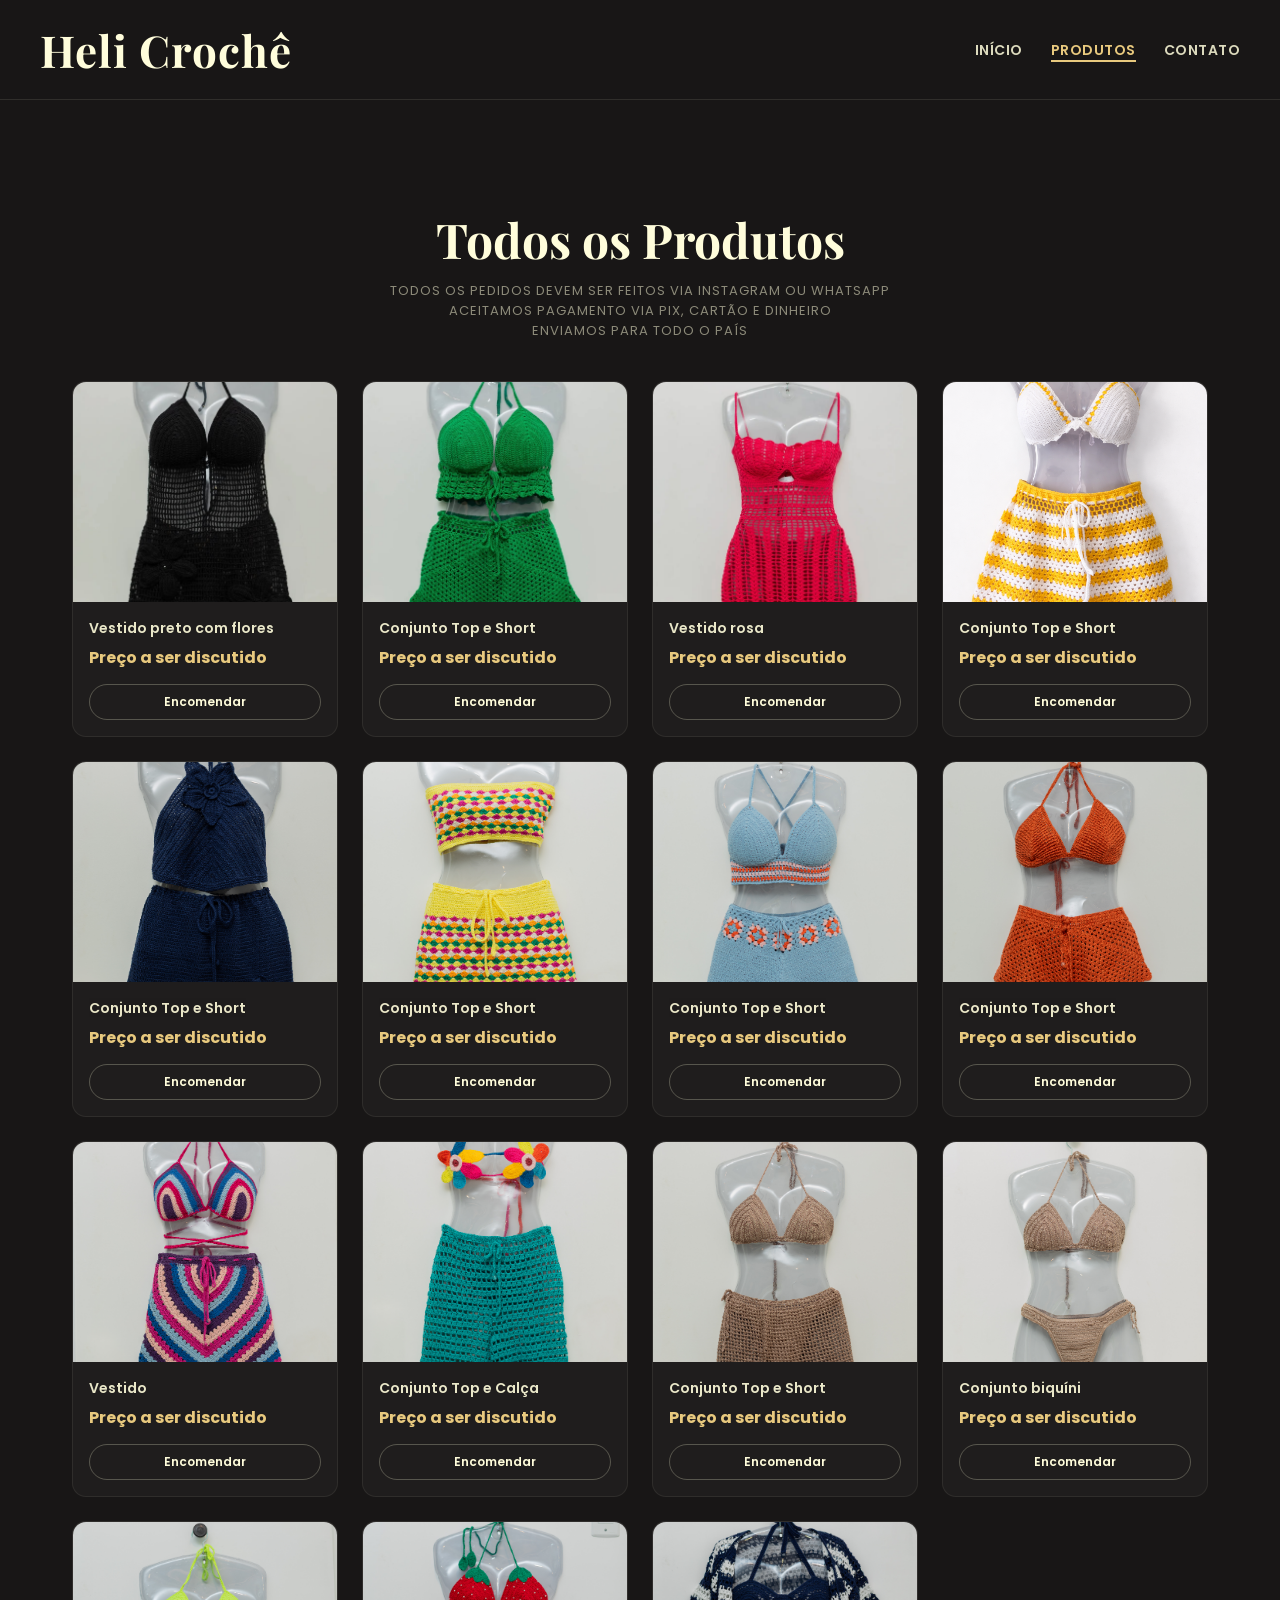
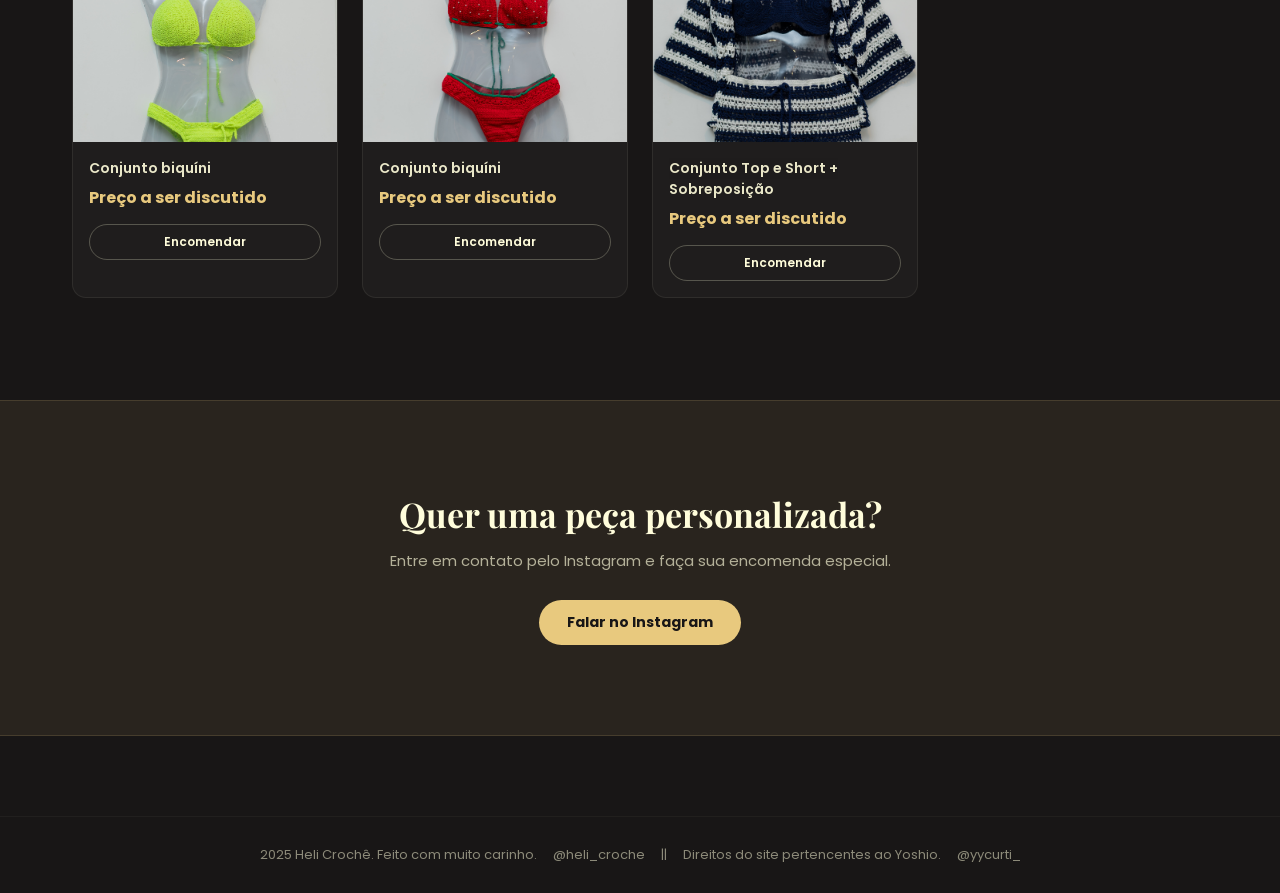
==== commit 69cab9c8: "Acentos" ====
--- a/Produto.html
+++ b/Produto.html
@@ -41,8 +41,6 @@
         <p style="margin-top: 10px;">TODOS OS PEDIDOS DEVEM SER FEITOS VIA INSTAGRAM OU WHATSAPP</p>
         <p>ACEITAMOS PAGAMENTO VIA PIX, CARTÃO E DINHEIRO</p>
         <p style="margin-bottom: 20px;">ENVIAMOS PARA TODO O PAÍS</p>
-
-
       </section>
 
       <section class="Produtos" aria-label="Todos os produtos">
@@ -82,18 +80,18 @@
           </article>
 
           <article class="produto">
-            <div class="produto-img-wrap" data-src="./img/produto4.jpg" data-nome="Peca Artesanal">
-              <img src="./img/produto4.jpg" alt="Peca Artesanal" loading="lazy" />
-            </div>
-            <div class="produto-info">
-              <p class="produto-nome">Conjunto Top e Short</p>
-              <p class="produto-preco">Preço a ser discutido</p>
-              <a href="https://www.instagram.com/heli_croche/" target="_blank" rel="noopener" class="btn-encomendar">Encomendar</a>
-            </div>
-          </article>
-
-          <article class="produto">
-            <div class="produto-img-wrap" data-src="./img/produto5.jpg" data-nome="Peca Artesanal">
+            <div class="produto-img-wrap" data-src="./img/produto4.jpg" data-nome="Peça Artesanal">
+              <img src="./img/produto4.jpg" alt="Peça Artesanal" loading="lazy" />
+            </div>
+            <div class="produto-info">
+              <p class="produto-nome">Conjunto Top e Short</p>
+              <p class="produto-preco">Preço a ser discutido</p>
+              <a href="https://www.instagram.com/heli_croche/" target="_blank" rel="noopener" class="btn-encomendar">Encomendar</a>
+            </div>
+          </article>
+
+          <article class="produto">
+            <div class="produto-img-wrap" data-src="./img/produto5.jpg" data-nome="Peça Artesanal">
               <img src="./img/produto5.jpg" alt="Produto 5" loading="lazy" />
             </div>
             <div class="produto-info">
@@ -104,7 +102,7 @@
           </article>
 
           <article class="produto">
-            <div class="produto-img-wrap" data-src="./img/produto6.jpg" data-nome="Peca Artesanal">
+            <div class="produto-img-wrap" data-src="./img/produto6.jpg" data-nome="Peça Artesanal">
               <img src="./img/produto6.jpg" alt="Produto 6" loading="lazy" />
             </div>
             <div class="produto-info">
@@ -115,7 +113,7 @@
           </article>
 
           <article class="produto">
-            <div class="produto-img-wrap" data-src="./img/produto7.jpg" data-nome="Peca Artesanal">
+            <div class="produto-img-wrap" data-src="./img/produto7.jpg" data-nome="Peça Artesanal">
               <img src="./img/produto7.jpg" alt="Produto 7" loading="lazy" />
             </div>
             <div class="produto-info">
@@ -126,7 +124,7 @@
           </article>
 
           <article class="produto">
-            <div class="produto-img-wrap" data-src="./img/produto8.jpg" data-nome="Peca Artesanal">
+            <div class="produto-img-wrap" data-src="./img/produto8.jpg" data-nome="Peça Artesanal">
               <img src="./img/produto8.jpg" alt="Produto 8" loading="lazy" />
             </div>
             <div class="produto-info">
@@ -137,7 +135,7 @@
           </article>
 
           <article class="produto">
-            <div class="produto-img-wrap" data-src="./img/produto9.jpg" data-nome="Peca Artesanal">
+            <div class="produto-img-wrap" data-src="./img/produto9.jpg" data-nome="Peça Artesanal">
               <img src="./img/produto9.jpg" alt="Produto 9" loading="lazy" />
             </div>
             <div class="produto-info">
@@ -148,7 +146,7 @@
           </article>
 
           <article class="produto">
-            <div class="produto-img-wrap" data-src="./img/produto10.jpg" data-nome="Peca Artesanal">
+            <div class="produto-img-wrap" data-src="./img/produto10.jpg" data-nome="Peça Artesanal">
               <img src="./img/produto10.jpg" alt="Produto 10" loading="lazy" />
             </div>
             <div class="produto-info">
@@ -159,7 +157,7 @@
           </article>
 
           <article class="produto">
-            <div class="produto-img-wrap" data-src="./img/produto11.jpg" data-nome="Peca Artesanal">
+            <div class="produto-img-wrap" data-src="./img/produto11.jpg" data-nome="Peça Artesanal">
               <img src="./img/produto11.jpg" alt="Produto 11" loading="lazy" />
             </div>
             <div class="produto-info">
@@ -170,40 +168,40 @@
           </article>
 
           <article class="produto">
-            <div class="produto-img-wrap" data-src="./img/produto12.jpg" data-nome="Peca Artesanal">
+            <div class="produto-img-wrap" data-src="./img/produto12.jpg" data-nome="Peça Artesanal">
               <img src="./img/produto12.jpg" alt="Produto 12" loading="lazy" />
             </div>
             <div class="produto-info">
-              <p class="produto-nome">Conjunto bikini</p>
-              <p class="produto-preco">Preço a ser discutido</p>
-              <a href="https://www.instagram.com/heli_croche/" target="_blank" rel="noopener" class="btn-encomendar">Encomendar</a>
-            </div>
-          </article>
-
-          <article class="produto">
-            <div class="produto-img-wrap" data-src="./img/produto13.jpg" data-nome="Peca Artesanal">
+              <p class="produto-nome">Conjunto biquíni</p>
+              <p class="produto-preco">Preço a ser discutido</p>
+              <a href="https://www.instagram.com/heli_croche/" target="_blank" rel="noopener" class="btn-encomendar">Encomendar</a>
+            </div>
+          </article>
+
+          <article class="produto">
+            <div class="produto-img-wrap" data-src="./img/produto13.jpg" data-nome="Peça Artesanal">
               <img src="./img/produto13.jpg" alt="Produto 13" loading="lazy" />
             </div>
             <div class="produto-info">
-              <p class="produto-nome">Conjunto bikini</p>
-              <p class="produto-preco">Preço a ser discutido</p>
-              <a href="https://www.instagram.com/heli_croche/" target="_blank" rel="noopener" class="btn-encomendar">Encomendar</a>
-            </div>
-          </article>
-
-          <article class="produto">
-            <div class="produto-img-wrap" data-src="./img/produto14.jpg" data-nome="Peca Artesanal">
+              <p class="produto-nome">Conjunto biquíni</p>
+              <p class="produto-preco">Preço a ser discutido</p>
+              <a href="https://www.instagram.com/heli_croche/" target="_blank" rel="noopener" class="btn-encomendar">Encomendar</a>
+            </div>
+          </article>
+
+          <article class="produto">
+            <div class="produto-img-wrap" data-src="./img/produto14.jpg" data-nome="Peça Artesanal">
               <img src="./img/produto14.jpg" alt="Produto 14" loading="lazy" />
             </div>
             <div class="produto-info">
-              <p class="produto-nome">Conjunto bikini</p>
+              <p class="produto-nome">Conjunto biquíni</p>
               <p class="produto-preco">Preço a ser discutido</p>
               <a href="https://www.instagram.com/heli_croche/" target="_blank" rel="noopener" class="btn-encomendar">Encomendar</a>
             </div>
           </article>
 
             <article class="produto">
-            <div class="produto-img-wrap" data-src="./img/produto15.jpg" data-nome="Peca Artesanal">
+            <div class="produto-img-wrap" data-src="./img/produto15.jpg" data-nome="Peça Artesanal">
               <img src="./img/produto15.jpg" alt="Produto 15" loading="lazy" />
             </div>
             <div class="produto-info">
@@ -216,16 +214,16 @@
         </div>
       </section>
 
-      <section class="banner-cta" aria-label="Chamada para acao">
-        <h2>Quer uma peca personalizada?</h2>
-        <p>Entre em contato pelo Instagram e faca sua encomenda especial.</p>
+      <section class="banner-cta" aria-label="Chamada para ação">
+        <h2>Quer uma peça personalizada?</h2>
+        <p>Entre em contato pelo Instagram e faça sua encomenda especial.</p>
         <a href="https://www.instagram.com/heli_croche/" target="_blank" rel="noopener" class="btn-primario">Falar no Instagram</a>
       </section>
 
     </main>
 
     <footer>
-      <p>2025 Heli-Croche. Feito com muito carinho.</p>
+      <p>2025 Heli Crochê. Feito com muito carinho.</p>
       <a href="https://www.instagram.com/heli_croche/" target="_blank" rel="noopener">@heli_croche</a>
       <p>||</p>
       <p>Direitos do site pertencentes ao Yoshio.</p>
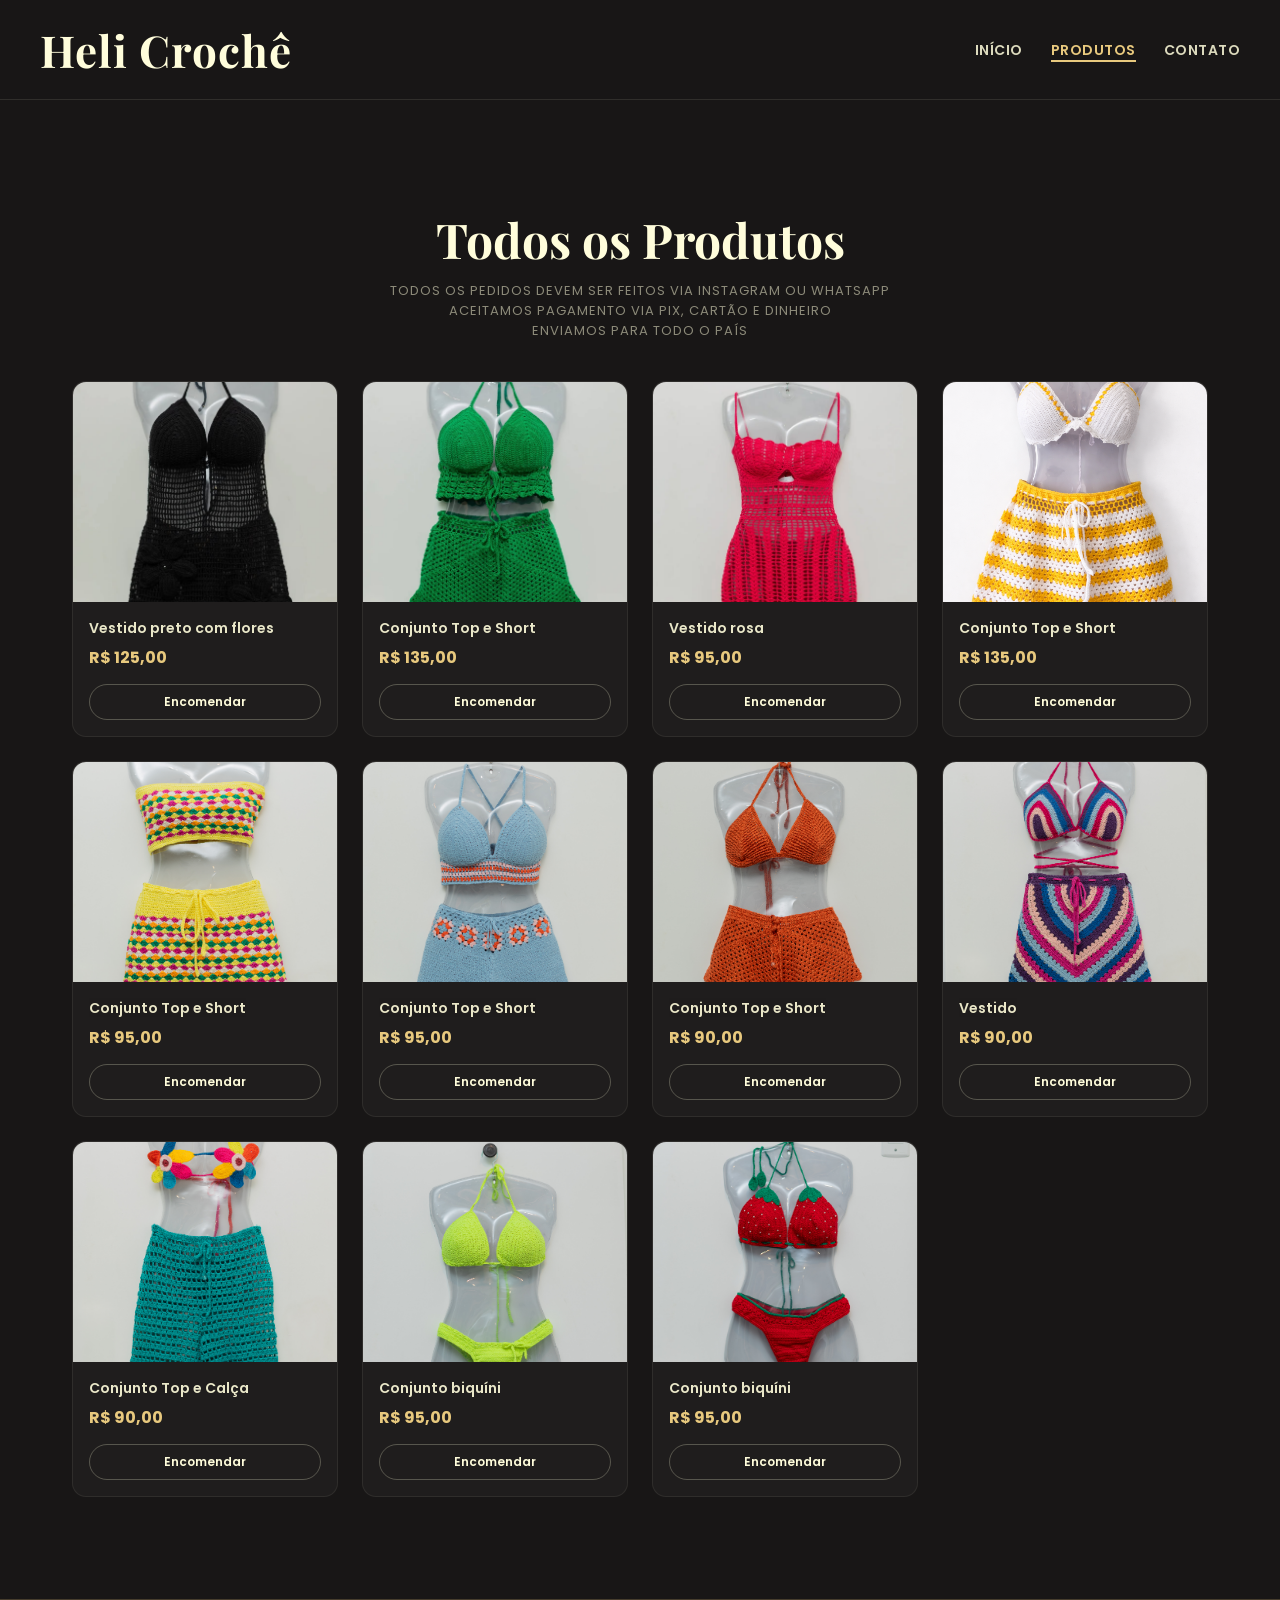
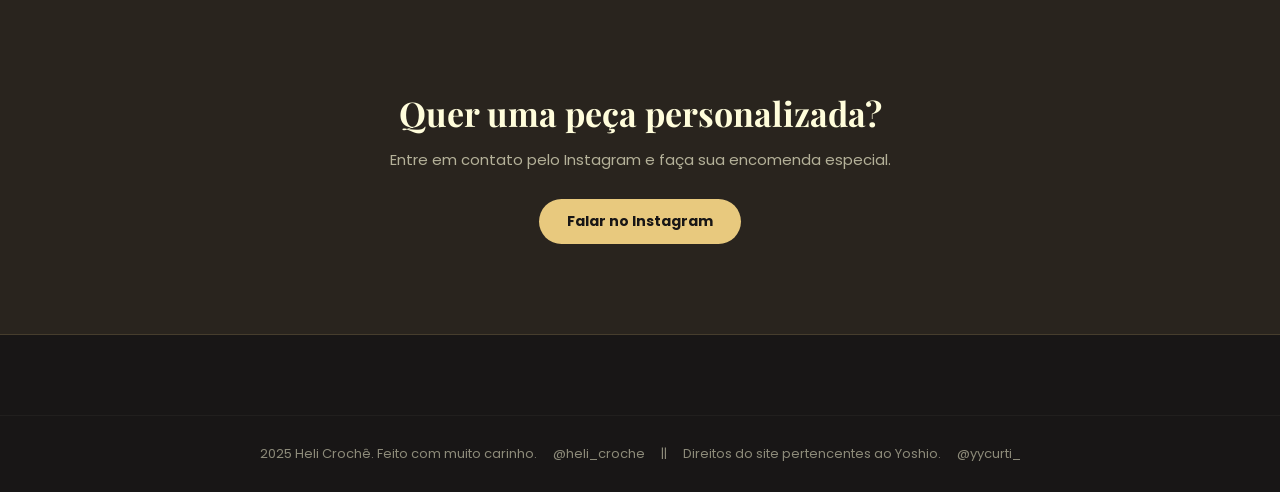
==== commit e13db050: "Preços" ====
--- a/Produto.html
+++ b/Produto.html
@@ -52,7 +52,7 @@
             </div>
             <div class="produto-info">
               <p class="produto-nome">Vestido preto com flores</p>
-              <p class="produto-preco">Preço a ser discutido</p>
+              <p class="produto-preco">R$ 125,00</p>
               <a href="https://www.instagram.com/heli_croche/" target="_blank" rel="noopener" class="btn-encomendar">Encomendar</a>
             </div>
           </article>
@@ -63,7 +63,7 @@
             </div>
             <div class="produto-info">
               <p class="produto-nome">Conjunto Top e Short</p>
-              <p class="produto-preco">Preço a ser discutido</p>
+              <p class="produto-preco">R$ 135,00</p>
               <a href="https://www.instagram.com/heli_croche/" target="_blank" rel="noopener" class="btn-encomendar">Encomendar</a>
             </div>
           </article>
@@ -74,7 +74,7 @@
             </div>
             <div class="produto-info">
               <p class="produto-nome">Vestido rosa</p>
-              <p class="produto-preco">Preço a ser discutido</p>
+              <p class="produto-preco">R$ 95,00</p>
               <a href="https://www.instagram.com/heli_croche/" target="_blank" rel="noopener" class="btn-encomendar">Encomendar</a>
             </div>
           </article>
@@ -85,18 +85,7 @@
             </div>
             <div class="produto-info">
               <p class="produto-nome">Conjunto Top e Short</p>
-              <p class="produto-preco">Preço a ser discutido</p>
-              <a href="https://www.instagram.com/heli_croche/" target="_blank" rel="noopener" class="btn-encomendar">Encomendar</a>
-            </div>
-          </article>
-
-          <article class="produto">
-            <div class="produto-img-wrap" data-src="./img/produto5.jpg" data-nome="Peça Artesanal">
-              <img src="./img/produto5.jpg" alt="Produto 5" loading="lazy" />
-            </div>
-            <div class="produto-info">
-              <p class="produto-nome">Conjunto Top e Short</p>
-              <p class="produto-preco">Preço a ser discutido</p>
+              <p class="produto-preco">R$ 135,00</p>
               <a href="https://www.instagram.com/heli_croche/" target="_blank" rel="noopener" class="btn-encomendar">Encomendar</a>
             </div>
           </article>
@@ -107,7 +96,7 @@
             </div>
             <div class="produto-info">
               <p class="produto-nome">Conjunto Top e Short</p>
-              <p class="produto-preco">Preço a ser discutido</p>
+              <p class="produto-preco">R$ 95,00</p>
               <a href="https://www.instagram.com/heli_croche/" target="_blank" rel="noopener" class="btn-encomendar">Encomendar</a>
             </div>
           </article>
@@ -118,7 +107,7 @@
             </div>
             <div class="produto-info">
               <p class="produto-nome">Conjunto Top e Short</p>
-              <p class="produto-preco">Preço a ser discutido</p>
+              <p class="produto-preco">R$ 95,00</p>
               <a href="https://www.instagram.com/heli_croche/" target="_blank" rel="noopener" class="btn-encomendar">Encomendar</a>
             </div>
           </article>
@@ -129,7 +118,7 @@
             </div>
             <div class="produto-info">
               <p class="produto-nome">Conjunto Top e Short</p>
-              <p class="produto-preco">Preço a ser discutido</p>
+              <p class="produto-preco">R$ 90,00</p>
               <a href="https://www.instagram.com/heli_croche/" target="_blank" rel="noopener" class="btn-encomendar">Encomendar</a>
             </div>
           </article>
@@ -140,7 +129,7 @@
             </div>
             <div class="produto-info">
               <p class="produto-nome">Vestido</p>
-              <p class="produto-preco">Preço a ser discutido</p>
+              <p class="produto-preco">R$ 90,00</p>
               <a href="https://www.instagram.com/heli_croche/" target="_blank" rel="noopener" class="btn-encomendar">Encomendar</a>
             </div>
           </article>
@@ -151,29 +140,7 @@
             </div>
             <div class="produto-info">
               <p class="produto-nome">Conjunto Top e Calça</p>
-              <p class="produto-preco">Preço a ser discutido</p>
-              <a href="https://www.instagram.com/heli_croche/" target="_blank" rel="noopener" class="btn-encomendar">Encomendar</a>
-            </div>
-          </article>
-
-          <article class="produto">
-            <div class="produto-img-wrap" data-src="./img/produto11.jpg" data-nome="Peça Artesanal">
-              <img src="./img/produto11.jpg" alt="Produto 11" loading="lazy" />
-            </div>
-            <div class="produto-info">
-              <p class="produto-nome">Conjunto Top e Short</p>
-              <p class="produto-preco">Preço a ser discutido</p>
-              <a href="https://www.instagram.com/heli_croche/" target="_blank" rel="noopener" class="btn-encomendar">Encomendar</a>
-            </div>
-          </article>
-
-          <article class="produto">
-            <div class="produto-img-wrap" data-src="./img/produto12.jpg" data-nome="Peça Artesanal">
-              <img src="./img/produto12.jpg" alt="Produto 12" loading="lazy" />
-            </div>
-            <div class="produto-info">
-              <p class="produto-nome">Conjunto biquíni</p>
-              <p class="produto-preco">Preço a ser discutido</p>
+              <p class="produto-preco">R$ 90,00</p>
               <a href="https://www.instagram.com/heli_croche/" target="_blank" rel="noopener" class="btn-encomendar">Encomendar</a>
             </div>
           </article>
@@ -184,7 +151,7 @@
             </div>
             <div class="produto-info">
               <p class="produto-nome">Conjunto biquíni</p>
-              <p class="produto-preco">Preço a ser discutido</p>
+              <p class="produto-preco">R$ 95,00</p>
               <a href="https://www.instagram.com/heli_croche/" target="_blank" rel="noopener" class="btn-encomendar">Encomendar</a>
             </div>
           </article>
@@ -195,18 +162,7 @@
             </div>
             <div class="produto-info">
               <p class="produto-nome">Conjunto biquíni</p>
-              <p class="produto-preco">Preço a ser discutido</p>
-              <a href="https://www.instagram.com/heli_croche/" target="_blank" rel="noopener" class="btn-encomendar">Encomendar</a>
-            </div>
-          </article>
-
-            <article class="produto">
-            <div class="produto-img-wrap" data-src="./img/produto15.jpg" data-nome="Peça Artesanal">
-              <img src="./img/produto15.jpg" alt="Produto 15" loading="lazy" />
-            </div>
-            <div class="produto-info">
-              <p class="produto-nome">Conjunto Top e Short + Sobreposição</p>
-              <p class="produto-preco">Preço a ser discutido</p>
+              <p class="produto-preco">R$ 95,00</p>
               <a href="https://www.instagram.com/heli_croche/" target="_blank" rel="noopener" class="btn-encomendar">Encomendar</a>
             </div>
           </article>
